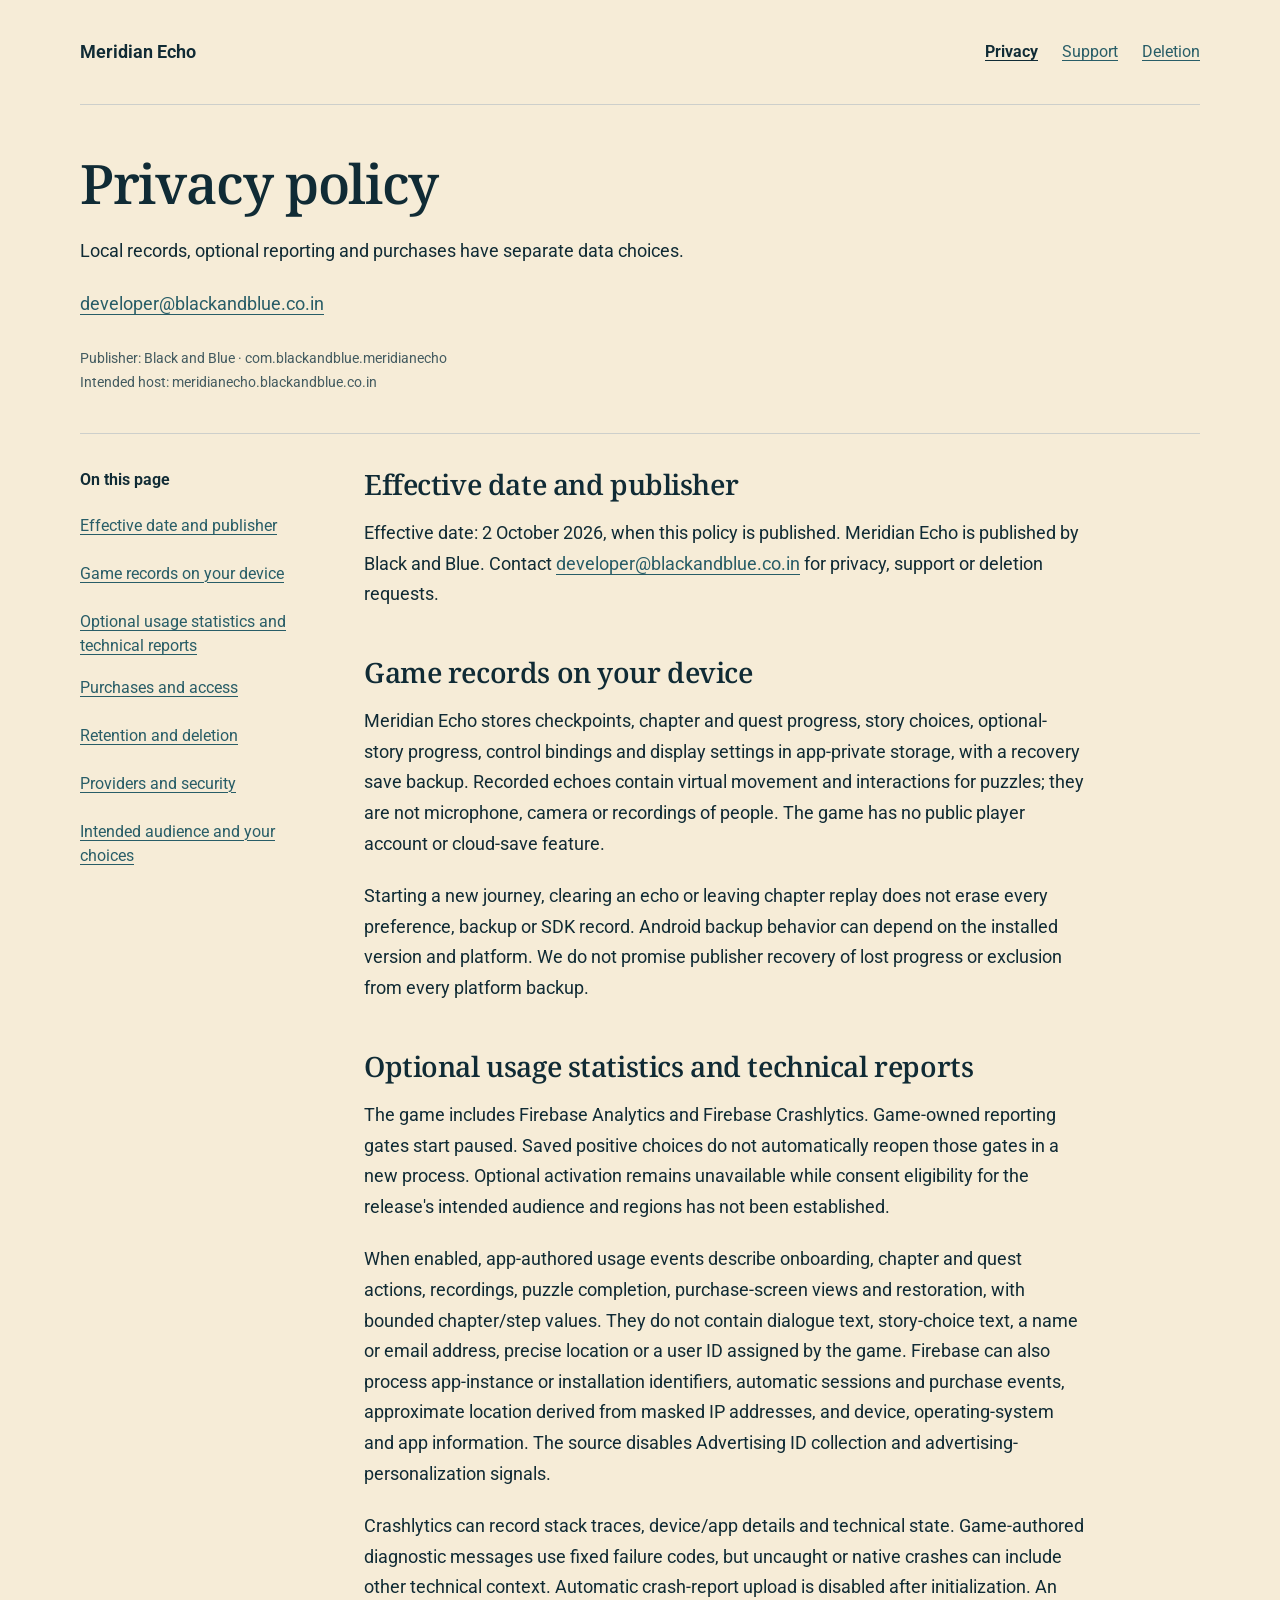
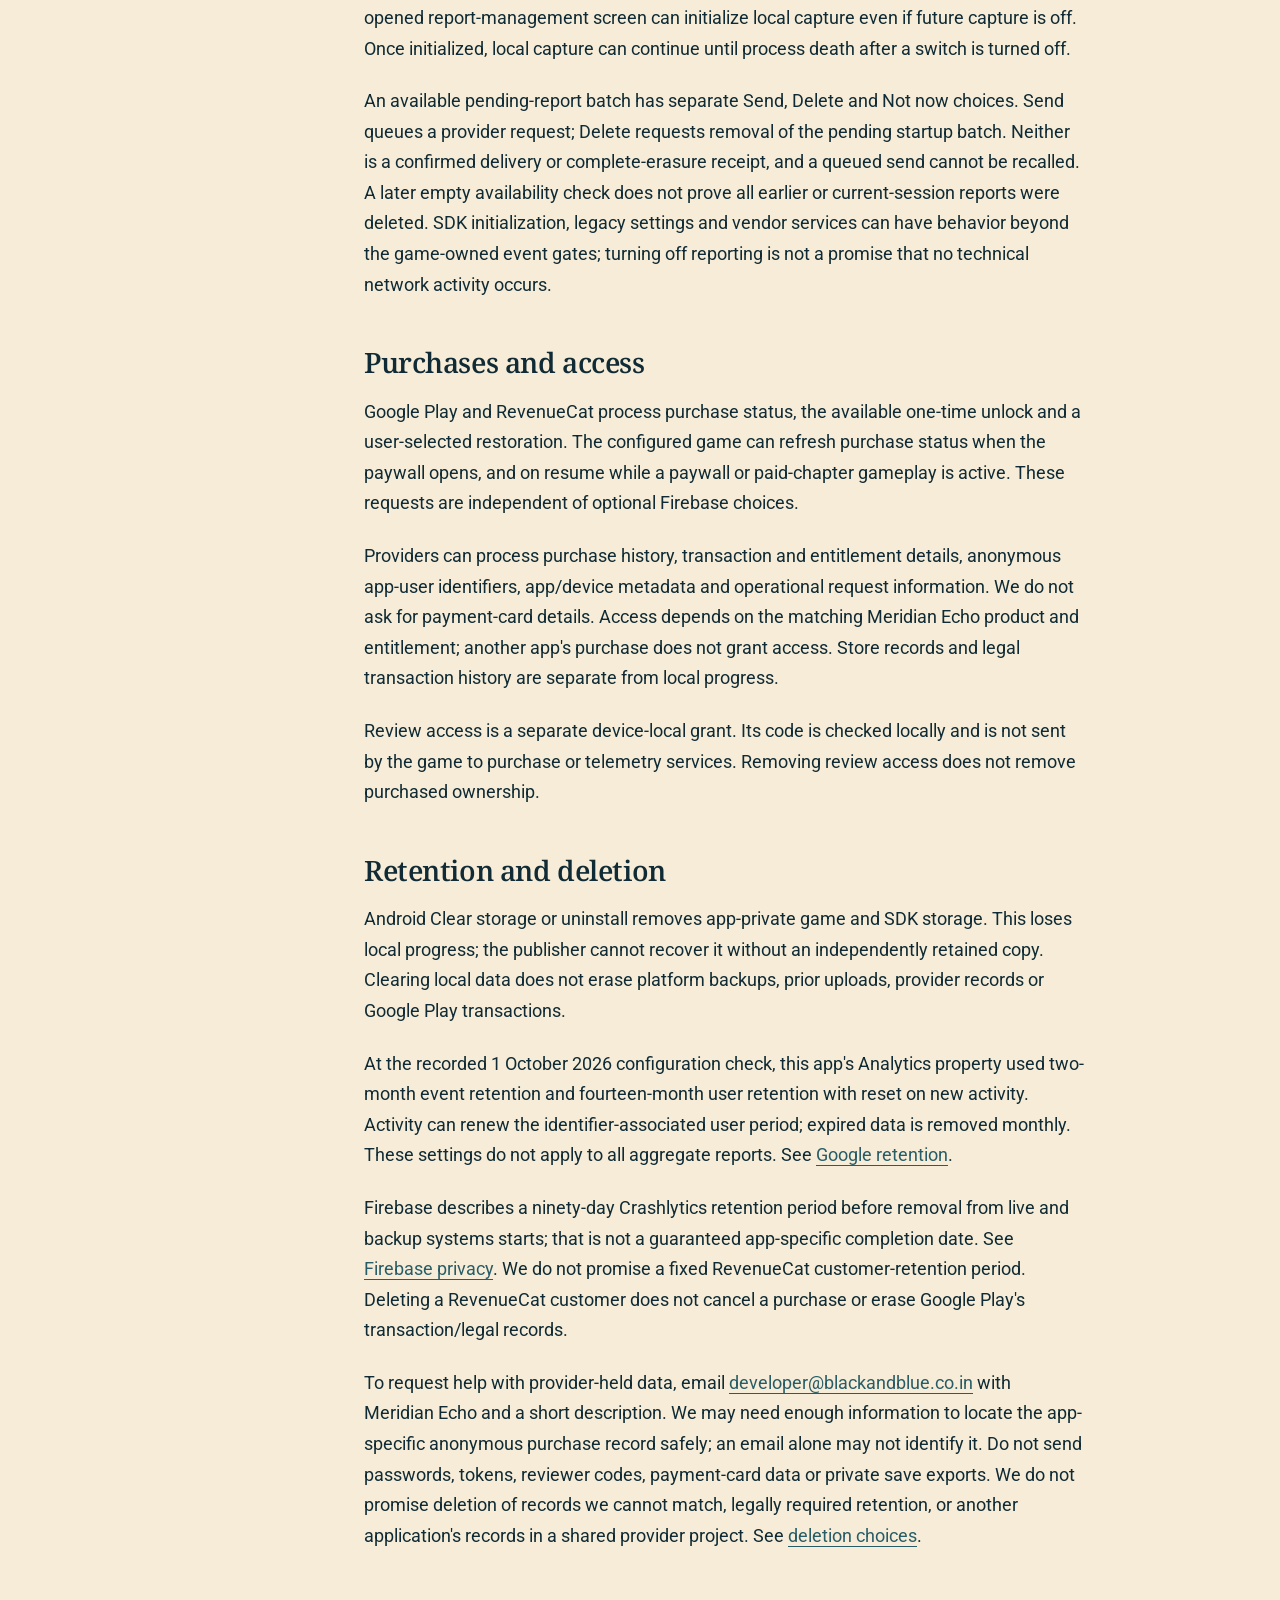
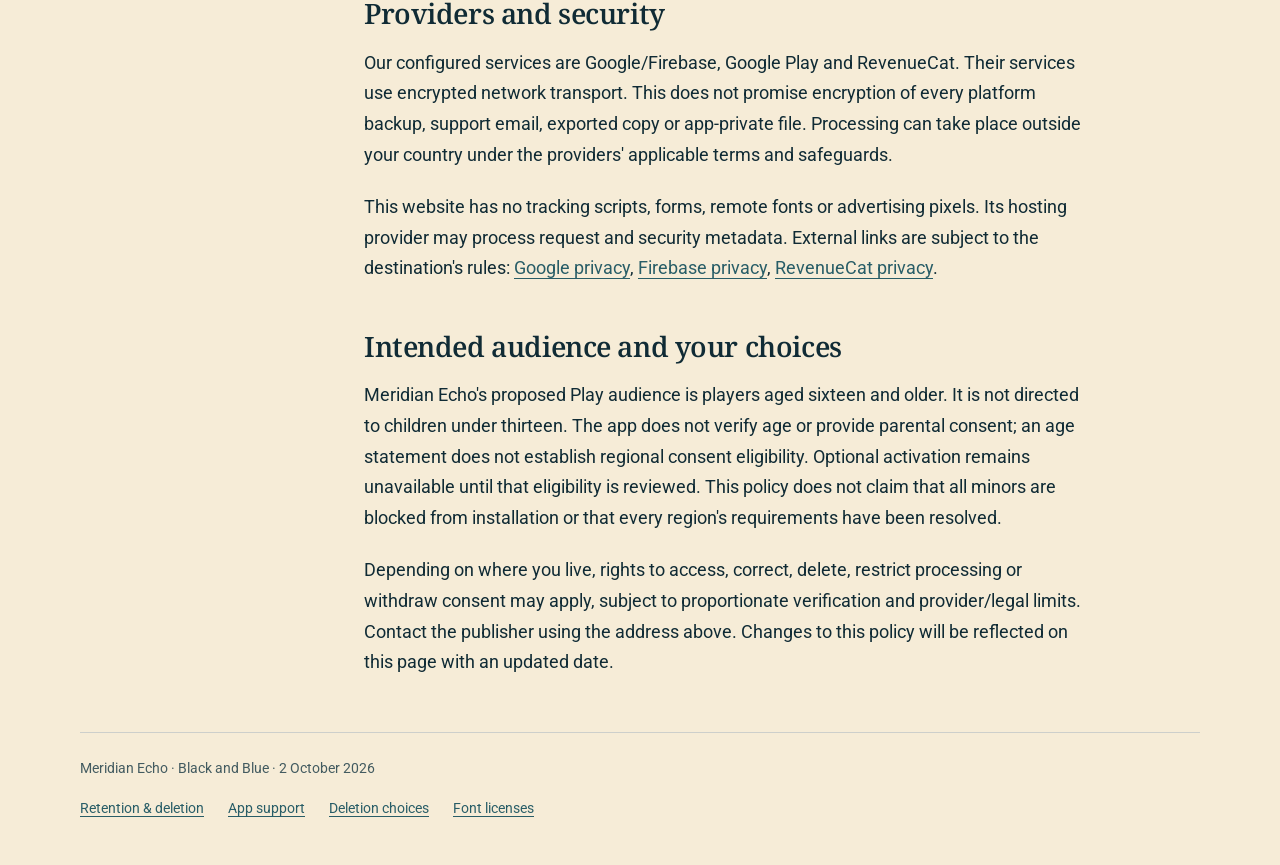
==== index.html @ 84a2d1c7 "Publish reviewed privacy, support and deletion pages" ====
<!doctype html>
<html lang="en"><head><meta charset="utf-8"><meta name="viewport" content="width=device-width, initial-scale=1">
<meta name="referrer" content="no-referrer">
<meta http-equiv="Content-Security-Policy" content="default-src 'none'; style-src 'self'; font-src 'self'; img-src 'self'; script-src 'none'; base-uri 'none'; form-action 'none'; object-src 'none'">
<meta name="description" content="Local records, optional reporting and purchases have separate data choices."><title>Privacy policy · Meridian Echo</title><link rel="stylesheet" href="styles.css"></head>
<body><a class="skip" href="#content">Skip to content</a><div class="shell">
<header class="top"><a class="brand" href="index.html">Meridian Echo</a><nav class="primary" aria-label="Main"><a href="index.html" aria-current="page">Privacy</a><a href="support.html">Support</a><a href="deletion.html">Deletion</a></nav></header>

<main id="content" tabindex="-1"><header class="intro"><h1>Privacy policy</h1><p>Local records, optional reporting and purchases have separate data choices.</p><p class="intro-contact"><a href="mailto:developer@blackandblue.co.in">developer@blackandblue.co.in</a></p><p class="meta">Publisher: Black and Blue · com.blackandblue.meridianecho<br>Intended host: meridianecho.blackandblue.co.in</p></header>
<div class="reading"><nav class="contents" aria-label="On this page"><p>On this page</p><ul><li><a href="#effective-date-and-publisher">Effective date and publisher</a></li><li><a href="#game-records-on-your-device">Game records on your device</a></li><li><a href="#optional-usage-statistics-and-technical-reports">Optional usage statistics and technical reports</a></li><li><a href="#purchases-and-access">Purchases and access</a></li><li><a href="#deletion">Retention and deletion</a></li><li><a href="#providers-and-security">Providers and security</a></li><li><a href="#intended-audience-and-your-choices">Intended audience and your choices</a></li></ul></nav><article class="article" aria-label="Privacy policy"><h2 id="effective-date-and-publisher" tabindex="-1">Effective date and publisher</h2>
<p>
Effective date: 2 October 2026, when this policy is published. Meridian Echo is published by Black and Blue. Contact <a href="mailto:developer@blackandblue.co.in">developer@blackandblue.co.in</a> for privacy, support or deletion requests.</p>
<h2 id="game-records-on-your-device" tabindex="-1">Game records on your device</h2>
<p>
Meridian Echo stores checkpoints, chapter and quest progress, story choices, optional-story progress, control bindings and display settings in app-private storage, with a recovery save backup. Recorded echoes contain virtual movement and interactions for puzzles; they are not microphone, camera or recordings of people. The game has no public player account or cloud-save feature.</p>
<p>Starting a new journey, clearing an echo or leaving chapter replay does not erase every preference, backup or SDK record. Android backup behavior can depend on the installed version and platform. We do not promise publisher recovery of lost progress or exclusion from every platform backup.</p>
<h2 id="optional-usage-statistics-and-technical-reports" tabindex="-1">Optional usage statistics and technical reports</h2>
<p>
The game includes Firebase Analytics and Firebase Crashlytics. Game-owned reporting gates start paused. Saved positive choices do not automatically reopen those gates in a new process. Optional activation remains unavailable while consent eligibility for the release&#x27;s intended audience and regions has not been established.</p>
<p>When enabled, app-authored usage events describe onboarding, chapter and quest actions, recordings, puzzle completion, purchase-screen views and restoration, with bounded chapter/step values. They do not contain dialogue text, story-choice text, a name or email address, precise location or a user ID assigned by the game. Firebase can also process app-instance or installation identifiers, automatic sessions and purchase events, approximate location derived from masked IP addresses, and device, operating-system and app information. The source disables Advertising ID collection and advertising-personalization signals.</p>
<p>Crashlytics can record stack traces, device/app details and technical state. Game-authored diagnostic messages use fixed failure codes, but uncaught or native crashes can include other technical context. Automatic crash-report upload is disabled after initialization. An opened report-management screen can initialize local capture even if future capture is off. Once initialized, local capture can continue until process death after a switch is turned off.</p>
<p>An available pending-report batch has separate Send, Delete and Not now choices. Send queues a provider request; Delete requests removal of the pending startup batch. Neither is a confirmed delivery or complete-erasure receipt, and a queued send cannot be recalled. A later empty availability check does not prove all earlier or current-session reports were deleted. SDK initialization, legacy settings and vendor services can have behavior beyond the game-owned event gates; turning off reporting is not a promise that no technical network activity occurs.</p>
<h2 id="purchases-and-access" tabindex="-1">Purchases and access</h2>
<p>
Google Play and RevenueCat process purchase status, the available one-time unlock and a user-selected restoration. The configured game can refresh purchase status when the paywall opens, and on resume while a paywall or paid-chapter gameplay is active. These requests are independent of optional Firebase choices.</p>
<p>Providers can process purchase history, transaction and entitlement details, anonymous app-user identifiers, app/device metadata and operational request information. We do not ask for payment-card details. Access depends on the matching Meridian Echo product and entitlement; another app&#x27;s purchase does not grant access. Store records and legal transaction history are separate from local progress.</p>
<p>Review access is a separate device-local grant. Its code is checked locally and is not sent by the game to purchase or telemetry services. Removing review access does not remove purchased ownership.</p>
<h2 id="deletion" tabindex="-1">Retention and deletion</h2>
<p>
Android Clear storage or uninstall removes app-private game and SDK storage. This loses local progress; the publisher cannot recover it without an independently retained copy. Clearing local data does not erase platform backups, prior uploads, provider records or Google Play transactions.</p>
<p>At the recorded 1 October 2026 configuration check, this app&#x27;s Analytics property used two-month event retention and fourteen-month user retention with reset on new activity. Activity can renew the identifier-associated user period; expired data is removed monthly. These settings do not apply to all aggregate reports. See <a href="https://support.google.com/analytics/answer/7667196?hl=en">Google retention</a>.</p>
<p>Firebase describes a ninety-day Crashlytics retention period before removal from live and backup systems starts; that is not a guaranteed app-specific completion date. See <a href="https://firebase.google.com/support/privacy">Firebase privacy</a>. We do not promise a fixed RevenueCat customer-retention period. Deleting a RevenueCat customer does not cancel a purchase or erase Google Play&#x27;s transaction/legal records.</p>
<p>To request help with provider-held data, email <a href="mailto:developer@blackandblue.co.in">developer@blackandblue.co.in</a> with Meridian Echo and a short description. We may need enough information to locate the app-specific anonymous purchase record safely; an email alone may not identify it. Do not send passwords, tokens, reviewer codes, payment-card data or private save exports. We do not promise deletion of records we cannot match, legally required retention, or another application&#x27;s records in a shared provider project. See <a href="deletion.html">deletion choices</a>.</p>
<h2 id="providers-and-security" tabindex="-1">Providers and security</h2>
<p>
Our configured services are Google/Firebase, Google Play and RevenueCat. Their services use encrypted network transport. This does not promise encryption of every platform backup, support email, exported copy or app-private file. Processing can take place outside your country under the providers&#x27; applicable terms and safeguards.</p>
<p>This website has no tracking scripts, forms, remote fonts or advertising pixels. Its hosting provider may process request and security metadata. External links are subject to the destination&#x27;s rules: <a href="https://policies.google.com/privacy">Google privacy</a>, <a href="https://firebase.google.com/support/privacy">Firebase privacy</a>, <a href="https://www.revenuecat.com/privacy">RevenueCat privacy</a>.</p>
<h2 id="intended-audience-and-your-choices" tabindex="-1">Intended audience and your choices</h2>
<p>
Meridian Echo&#x27;s proposed Play audience is players aged sixteen and older. It is not directed to children under thirteen. The app does not verify age or provide parental consent; an age statement does not establish regional consent eligibility. Optional activation remains unavailable until that eligibility is reviewed. This policy does not claim that all minors are blocked from installation or that every region&#x27;s requirements have been resolved.</p>
<p>Depending on where you live, rights to access, correct, delete, restrict processing or withdraw consent may apply, subject to proportionate verification and provider/legal limits. Contact the publisher using the address above. Changes to this policy will be reflected on this page with an updated date.</p></article></div></main>
<footer class="footer"><p>Meridian Echo · Black and Blue · 2 October 2026</p><a href="index.html#deletion">Retention &amp; deletion</a><a href="support.html">App support</a><a href="deletion.html">Deletion choices</a><a href="font-notices.txt">Font licenses</a></footer></div></body></html>
---- styles.css ----
@font-face{font-family:ReaderSans;src:url("reader-sans.ttf") format("truetype");font-style:normal;font-weight:100 900;font-display:swap}
@font-face{font-family:ReaderSerif;src:url("reader-serif.ttf") format("truetype");font-style:normal;font-weight:100 900;font-display:swap}
:root{color-scheme:light;--paper:#F6ECD7;--ink:#102B35;--muted:#435B60;--blue:#285D67;--line:#CDCFCB;--wash:#DAE5DD}
*{box-sizing:border-box}html{scroll-padding-top:1.5rem}body{margin:0;background:var(--paper);color:var(--ink);font:1.125rem/1.7 ReaderSans,Roboto,system-ui,sans-serif;text-rendering:optimizeLegibility}h1,h2{overflow-wrap:anywhere}.brand{flex-wrap:wrap}
::selection{background:var(--wash);color:var(--ink)}a{color:var(--blue);text-underline-offset:.2em;text-decoration-thickness:1px;overflow-wrap:anywhere}a:hover{text-decoration-thickness:2px}a:focus-visible{outline:3px solid var(--blue);outline-offset:5px;border-radius:2px}h2:focus{outline:none}
.skip{position:fixed;top:.5rem;left:1rem;padding:.6rem 1rem;z-index:2;background:var(--paper);transform:translateY(-200%)}.skip:focus{transform:none}
.shell{width:min(1120px,calc(100% - 64px));margin-inline:auto}.top{display:flex;justify-content:space-between;align-items:center;gap:1.5rem;padding:28px 0;border-bottom:1px solid var(--line)}.brand{display:flex;align-items:center;gap:14px;color:var(--ink);text-decoration:none;max-width:100%}.brand span{min-width:0;overflow-wrap:anywhere}.brand img{width:46px;height:46px;flex-shrink:0;border-radius:10px}.brand strong{display:block;font-size:1.125rem;line-height:1.3}.brand small{display:block;font-size:.8125rem;color:var(--muted);line-height:1.6}.primary{display:flex;gap:1.5rem}.primary a{display:flex;align-items:center;min-height:48px;font-size:1rem}.primary [aria-current]{color:var(--ink);font-weight:650}
.draft{margin:24px 0 0;padding:12px 16px;background:var(--wash);font-size:.875rem;line-height:1.6}.draft strong{font-weight:650}.intro{padding:48px 0 38px;max-width:780px}.intro h1{font:550 clamp(2.3rem,5vw,3.4rem)/1.12 ReaderSerif,serif;letter-spacing:-.025em;margin:0 0 22px;text-wrap:balance}.intro p{margin:0;max-width:66ch;overflow-wrap:anywhere}.meta{font-size:.875rem;color:var(--muted);margin-top:18px!important}
.reading{display:grid;grid-template-columns:220px minmax(0,1fr);column-gap:64px;align-items:start;border-top:1px solid var(--line);padding-top:32px}.contents{position:sticky;top:24px;font-size:1rem}.contents p{font-weight:650;margin:0 0 12px}.contents a{display:block;padding:9px 0;min-height:48px;line-height:1.5}.contents ul{list-style:none;padding:0;margin:0}.article{max-width:72ch;min-width:0;padding-bottom:32px}.article p{margin:0 0 22px;overflow-wrap:anywhere}.article h2{font:550 1.75rem/1.3 ReaderSerif,serif;letter-spacing:-.015em;margin:44px 0 16px;text-wrap:balance}.article h2:first-child{margin-top:0}.article h2:target{background:var(--wash);box-shadow:0 0 0 8px var(--wash)}.contact{margin:24px 0 48px;border-top:1px solid var(--line);padding-top:28px}.contact h2{font:550 1.75rem/1.3 ReaderSerif,serif;margin:0 0 12px}.contact p{margin:0 0 14px;max-width:70ch}.contact a{display:inline-block;min-height:48px;padding:8px 0}.footer{border-top:1px solid var(--line);padding:24px 0 32px;font-size:.875rem;color:var(--muted)}.footer p{margin:0 0 8px}.footer a{display:inline-block;min-height:44px;margin-right:24px;padding:8px 0}
.intro-contact a{display:inline-block;min-height:48px;padding:10px 0}.intro-contact{margin-top:12px!important}
@media(max-width:760px){.shell{width:calc(100% - 40px)}.top{align-items:flex-start;flex-direction:column;gap:12px;padding:22px 0 12px}.primary{gap:24px}.intro{padding:32px 0 28px}.reading{grid-template-columns:1fr;gap:28px;padding-top:22px}.contents{position:static;border-bottom:1px solid var(--line);padding-bottom:20px}.contents ul{display:flex;flex-wrap:wrap;gap:0 20px}.contents a{padding:9px 0}.article h2{font-size:1.625rem;margin-top:36px}.article{padding-bottom:12px}.contact{margin-bottom:28px}}
@media print{body{background:white;color:black;font-size:11pt}.shell{width:100%}.skip,.primary,.contents{display:none}.reading{display:block}.intro{padding:24px 0}.article{max-width:none}.article h2{break-after:avoid}.brand img{width:36px;height:36px}a{color:inherit}.draft{border:1px solid black}}

.primary{flex-wrap:wrap}.brand{font-size:1.125rem;font-weight:650}.contact p{overflow-wrap:anywhere}
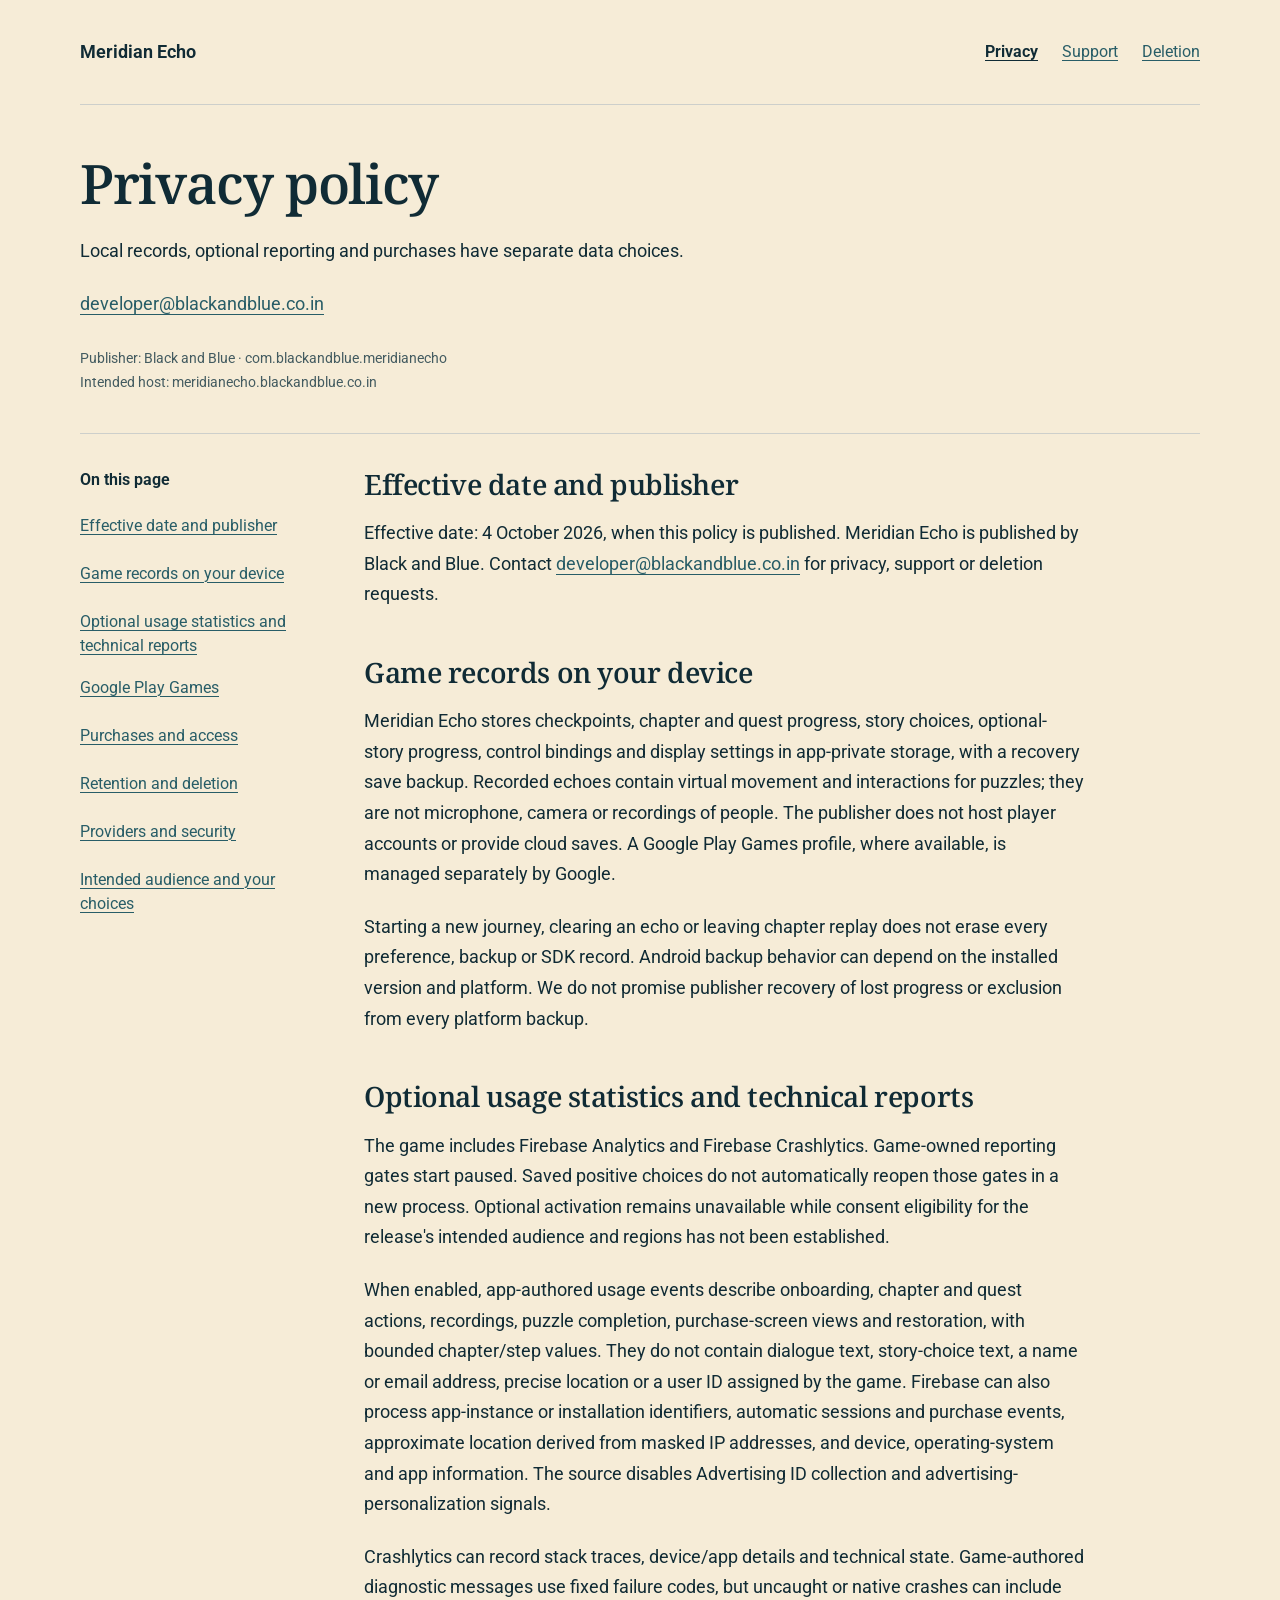
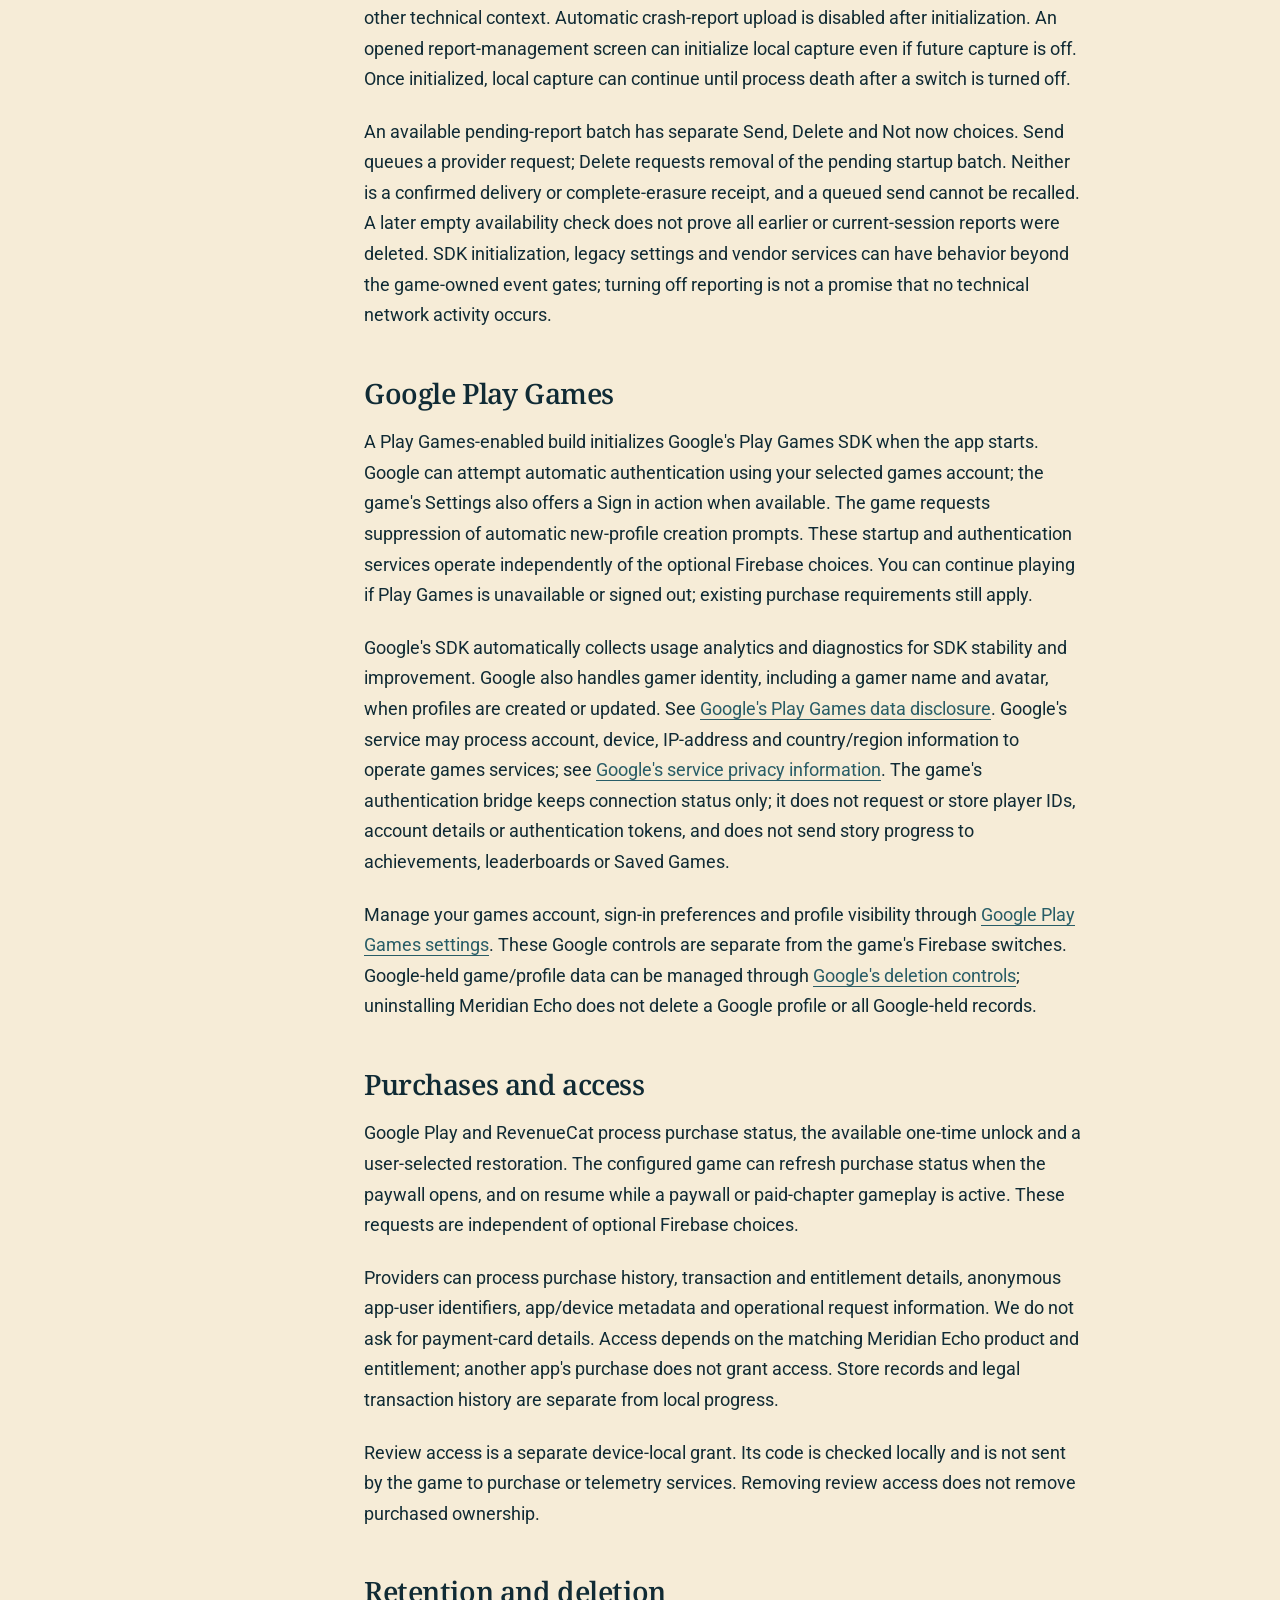
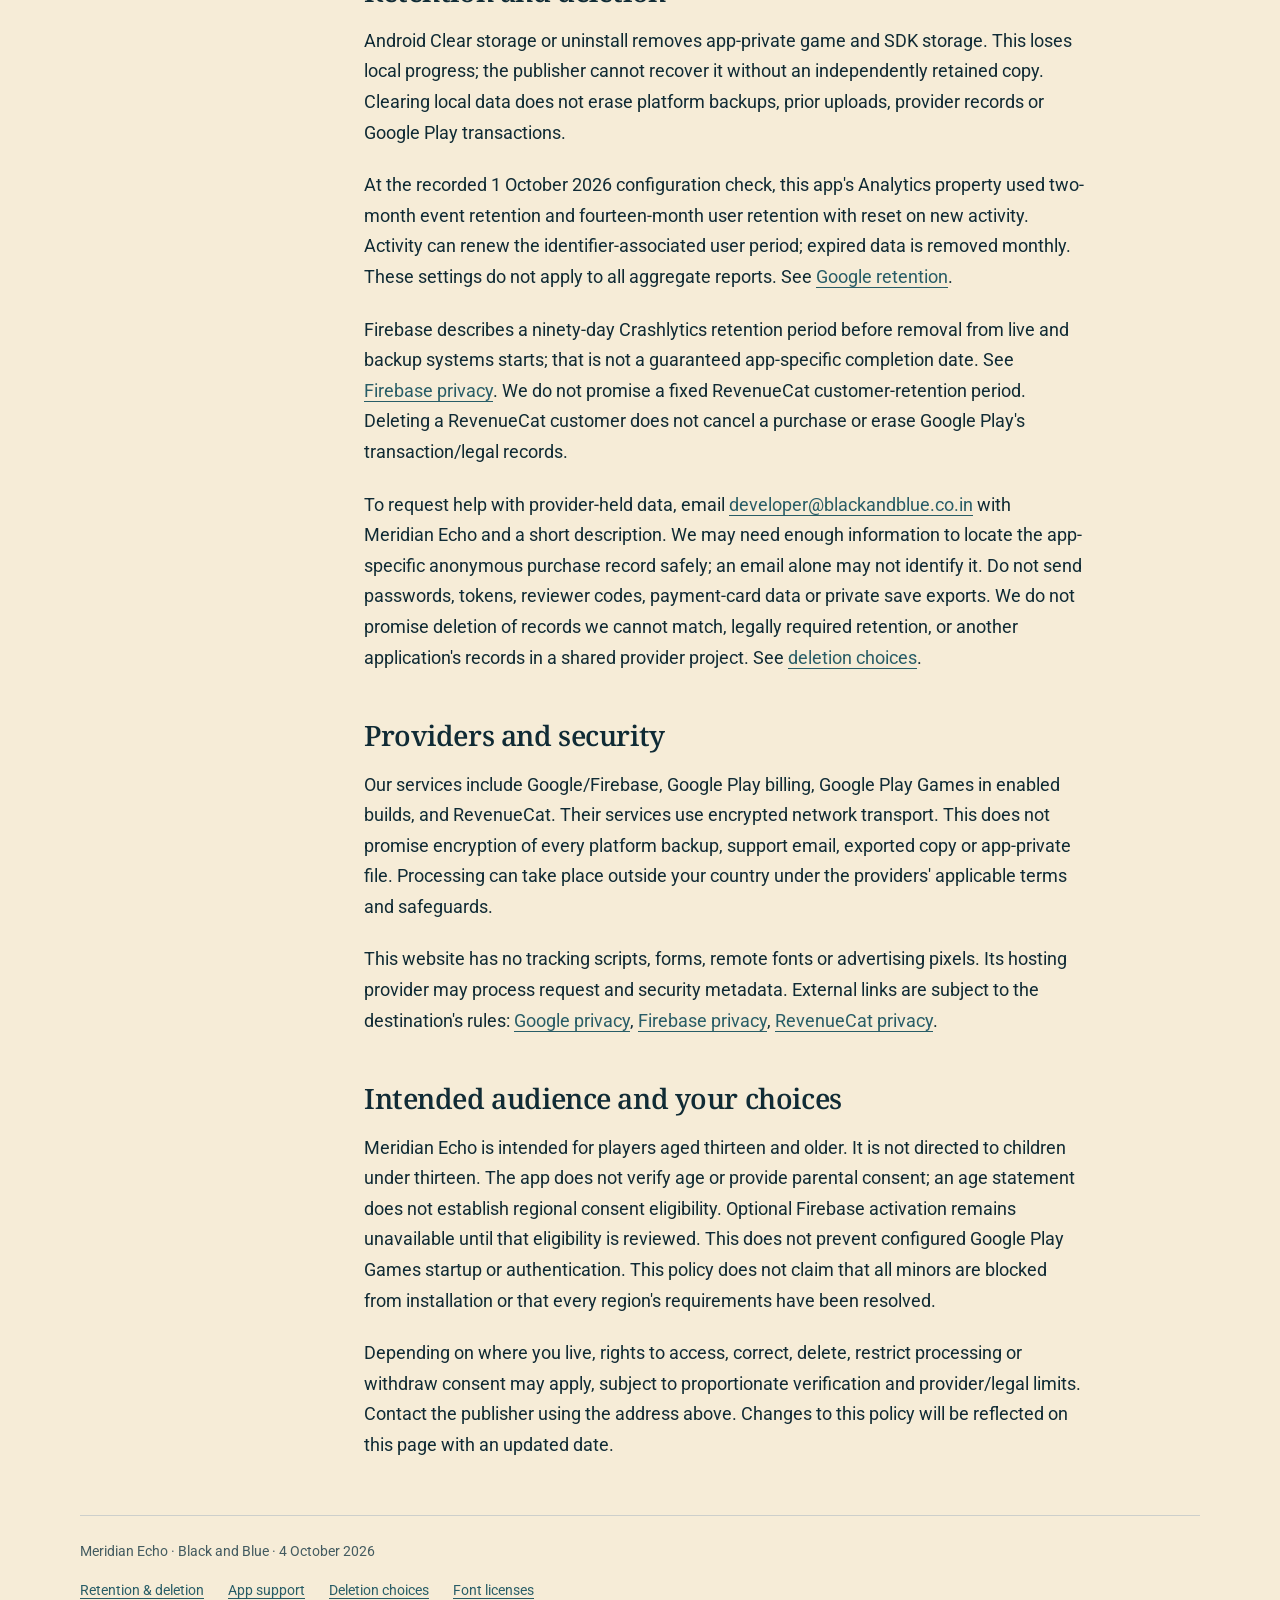
==== commit 4a0f196f: "Update 13+ audience and Play Games privacy controls" ====
--- a/index.html
+++ b/index.html
@@ -7,12 +7,12 @@
 <header class="top"><a class="brand" href="index.html">Meridian Echo</a><nav class="primary" aria-label="Main"><a href="index.html" aria-current="page">Privacy</a><a href="support.html">Support</a><a href="deletion.html">Deletion</a></nav></header>
 
 <main id="content" tabindex="-1"><header class="intro"><h1>Privacy policy</h1><p>Local records, optional reporting and purchases have separate data choices.</p><p class="intro-contact"><a href="mailto:developer@blackandblue.co.in">developer@blackandblue.co.in</a></p><p class="meta">Publisher: Black and Blue · com.blackandblue.meridianecho<br>Intended host: meridianecho.blackandblue.co.in</p></header>
-<div class="reading"><nav class="contents" aria-label="On this page"><p>On this page</p><ul><li><a href="#effective-date-and-publisher">Effective date and publisher</a></li><li><a href="#game-records-on-your-device">Game records on your device</a></li><li><a href="#optional-usage-statistics-and-technical-reports">Optional usage statistics and technical reports</a></li><li><a href="#purchases-and-access">Purchases and access</a></li><li><a href="#deletion">Retention and deletion</a></li><li><a href="#providers-and-security">Providers and security</a></li><li><a href="#intended-audience-and-your-choices">Intended audience and your choices</a></li></ul></nav><article class="article" aria-label="Privacy policy"><h2 id="effective-date-and-publisher" tabindex="-1">Effective date and publisher</h2>
+<div class="reading"><nav class="contents" aria-label="On this page"><p>On this page</p><ul><li><a href="#effective-date-and-publisher">Effective date and publisher</a></li><li><a href="#game-records-on-your-device">Game records on your device</a></li><li><a href="#optional-usage-statistics-and-technical-reports">Optional usage statistics and technical reports</a></li><li><a href="#google-play-games">Google Play Games</a></li><li><a href="#purchases-and-access">Purchases and access</a></li><li><a href="#deletion">Retention and deletion</a></li><li><a href="#providers-and-security">Providers and security</a></li><li><a href="#intended-audience-and-your-choices">Intended audience and your choices</a></li></ul></nav><article class="article" aria-label="Privacy policy"><h2 id="effective-date-and-publisher" tabindex="-1">Effective date and publisher</h2>
 <p>
-Effective date: 2 October 2026, when this policy is published. Meridian Echo is published by Black and Blue. Contact <a href="mailto:developer@blackandblue.co.in">developer@blackandblue.co.in</a> for privacy, support or deletion requests.</p>
+Effective date: 4 October 2026, when this policy is published. Meridian Echo is published by Black and Blue. Contact <a href="mailto:developer@blackandblue.co.in">developer@blackandblue.co.in</a> for privacy, support or deletion requests.</p>
 <h2 id="game-records-on-your-device" tabindex="-1">Game records on your device</h2>
 <p>
-Meridian Echo stores checkpoints, chapter and quest progress, story choices, optional-story progress, control bindings and display settings in app-private storage, with a recovery save backup. Recorded echoes contain virtual movement and interactions for puzzles; they are not microphone, camera or recordings of people. The game has no public player account or cloud-save feature.</p>
+Meridian Echo stores checkpoints, chapter and quest progress, story choices, optional-story progress, control bindings and display settings in app-private storage, with a recovery save backup. Recorded echoes contain virtual movement and interactions for puzzles; they are not microphone, camera or recordings of people. The publisher does not host player accounts or provide cloud saves. A Google Play Games profile, where available, is managed separately by Google.</p>
 <p>Starting a new journey, clearing an echo or leaving chapter replay does not erase every preference, backup or SDK record. Android backup behavior can depend on the installed version and platform. We do not promise publisher recovery of lost progress or exclusion from every platform backup.</p>
 <h2 id="optional-usage-statistics-and-technical-reports" tabindex="-1">Optional usage statistics and technical reports</h2>
 <p>
@@ -20,6 +20,11 @@
 <p>When enabled, app-authored usage events describe onboarding, chapter and quest actions, recordings, puzzle completion, purchase-screen views and restoration, with bounded chapter/step values. They do not contain dialogue text, story-choice text, a name or email address, precise location or a user ID assigned by the game. Firebase can also process app-instance or installation identifiers, automatic sessions and purchase events, approximate location derived from masked IP addresses, and device, operating-system and app information. The source disables Advertising ID collection and advertising-personalization signals.</p>
 <p>Crashlytics can record stack traces, device/app details and technical state. Game-authored diagnostic messages use fixed failure codes, but uncaught or native crashes can include other technical context. Automatic crash-report upload is disabled after initialization. An opened report-management screen can initialize local capture even if future capture is off. Once initialized, local capture can continue until process death after a switch is turned off.</p>
 <p>An available pending-report batch has separate Send, Delete and Not now choices. Send queues a provider request; Delete requests removal of the pending startup batch. Neither is a confirmed delivery or complete-erasure receipt, and a queued send cannot be recalled. A later empty availability check does not prove all earlier or current-session reports were deleted. SDK initialization, legacy settings and vendor services can have behavior beyond the game-owned event gates; turning off reporting is not a promise that no technical network activity occurs.</p>
+<h2 id="google-play-games" tabindex="-1">Google Play Games</h2>
+<p>
+A Play Games-enabled build initializes Google&#x27;s Play Games SDK when the app starts. Google can attempt automatic authentication using your selected games account; the game&#x27;s Settings also offers a Sign in action when available. The game requests suppression of automatic new-profile creation prompts. These startup and authentication services operate independently of the optional Firebase choices. You can continue playing if Play Games is unavailable or signed out; existing purchase requirements still apply.</p>
+<p>Google&#x27;s SDK automatically collects usage analytics and diagnostics for SDK stability and improvement. Google also handles gamer identity, including a gamer name and avatar, when profiles are created or updated. See <a href="https://developer.android.com/games/pgs/data-collection">Google&#x27;s Play Games data disclosure</a>. Google&#x27;s service may process account, device, IP-address and country/region information to operate games services; see <a href="https://support.google.com/android/answer/12461859?hl=en">Google&#x27;s service privacy information</a>. The game&#x27;s authentication bridge keeps connection status only; it does not request or store player IDs, account details or authentication tokens, and does not send story progress to achievements, leaderboards or Saved Games.</p>
+<p>Manage your games account, sign-in preferences and profile visibility through <a href="https://support.google.com/android/answer/12461859?hl=en">Google Play Games settings</a>. These Google controls are separate from the game&#x27;s Firebase switches. Google-held game/profile data can be managed through <a href="https://support.google.com/googleplay/answer/9130646?hl=en">Google&#x27;s deletion controls</a>; uninstalling Meridian Echo does not delete a Google profile or all Google-held records.</p>
 <h2 id="purchases-and-access" tabindex="-1">Purchases and access</h2>
 <p>
 Google Play and RevenueCat process purchase status, the available one-time unlock and a user-selected restoration. The configured game can refresh purchase status when the paywall opens, and on resume while a paywall or paid-chapter gameplay is active. These requests are independent of optional Firebase choices.</p>
@@ -33,10 +38,10 @@
 <p>To request help with provider-held data, email <a href="mailto:developer@blackandblue.co.in">developer@blackandblue.co.in</a> with Meridian Echo and a short description. We may need enough information to locate the app-specific anonymous purchase record safely; an email alone may not identify it. Do not send passwords, tokens, reviewer codes, payment-card data or private save exports. We do not promise deletion of records we cannot match, legally required retention, or another application&#x27;s records in a shared provider project. See <a href="deletion.html">deletion choices</a>.</p>
 <h2 id="providers-and-security" tabindex="-1">Providers and security</h2>
 <p>
-Our configured services are Google/Firebase, Google Play and RevenueCat. Their services use encrypted network transport. This does not promise encryption of every platform backup, support email, exported copy or app-private file. Processing can take place outside your country under the providers&#x27; applicable terms and safeguards.</p>
+Our services include Google/Firebase, Google Play billing, Google Play Games in enabled builds, and RevenueCat. Their services use encrypted network transport. This does not promise encryption of every platform backup, support email, exported copy or app-private file. Processing can take place outside your country under the providers&#x27; applicable terms and safeguards.</p>
 <p>This website has no tracking scripts, forms, remote fonts or advertising pixels. Its hosting provider may process request and security metadata. External links are subject to the destination&#x27;s rules: <a href="https://policies.google.com/privacy">Google privacy</a>, <a href="https://firebase.google.com/support/privacy">Firebase privacy</a>, <a href="https://www.revenuecat.com/privacy">RevenueCat privacy</a>.</p>
 <h2 id="intended-audience-and-your-choices" tabindex="-1">Intended audience and your choices</h2>
 <p>
-Meridian Echo&#x27;s proposed Play audience is players aged sixteen and older. It is not directed to children under thirteen. The app does not verify age or provide parental consent; an age statement does not establish regional consent eligibility. Optional activation remains unavailable until that eligibility is reviewed. This policy does not claim that all minors are blocked from installation or that every region&#x27;s requirements have been resolved.</p>
+Meridian Echo is intended for players aged thirteen and older. It is not directed to children under thirteen. The app does not verify age or provide parental consent; an age statement does not establish regional consent eligibility. Optional Firebase activation remains unavailable until that eligibility is reviewed. This does not prevent configured Google Play Games startup or authentication. This policy does not claim that all minors are blocked from installation or that every region&#x27;s requirements have been resolved.</p>
 <p>Depending on where you live, rights to access, correct, delete, restrict processing or withdraw consent may apply, subject to proportionate verification and provider/legal limits. Contact the publisher using the address above. Changes to this policy will be reflected on this page with an updated date.</p></article></div></main>
-<footer class="footer"><p>Meridian Echo · Black and Blue · 2 October 2026</p><a href="index.html#deletion">Retention &amp; deletion</a><a href="support.html">App support</a><a href="deletion.html">Deletion choices</a><a href="font-notices.txt">Font licenses</a></footer></div></body></html>
+<footer class="footer"><p>Meridian Echo · Black and Blue · 4 October 2026</p><a href="index.html#deletion">Retention &amp; deletion</a><a href="support.html">App support</a><a href="deletion.html">Deletion choices</a><a href="font-notices.txt">Font licenses</a></footer></div></body></html>
